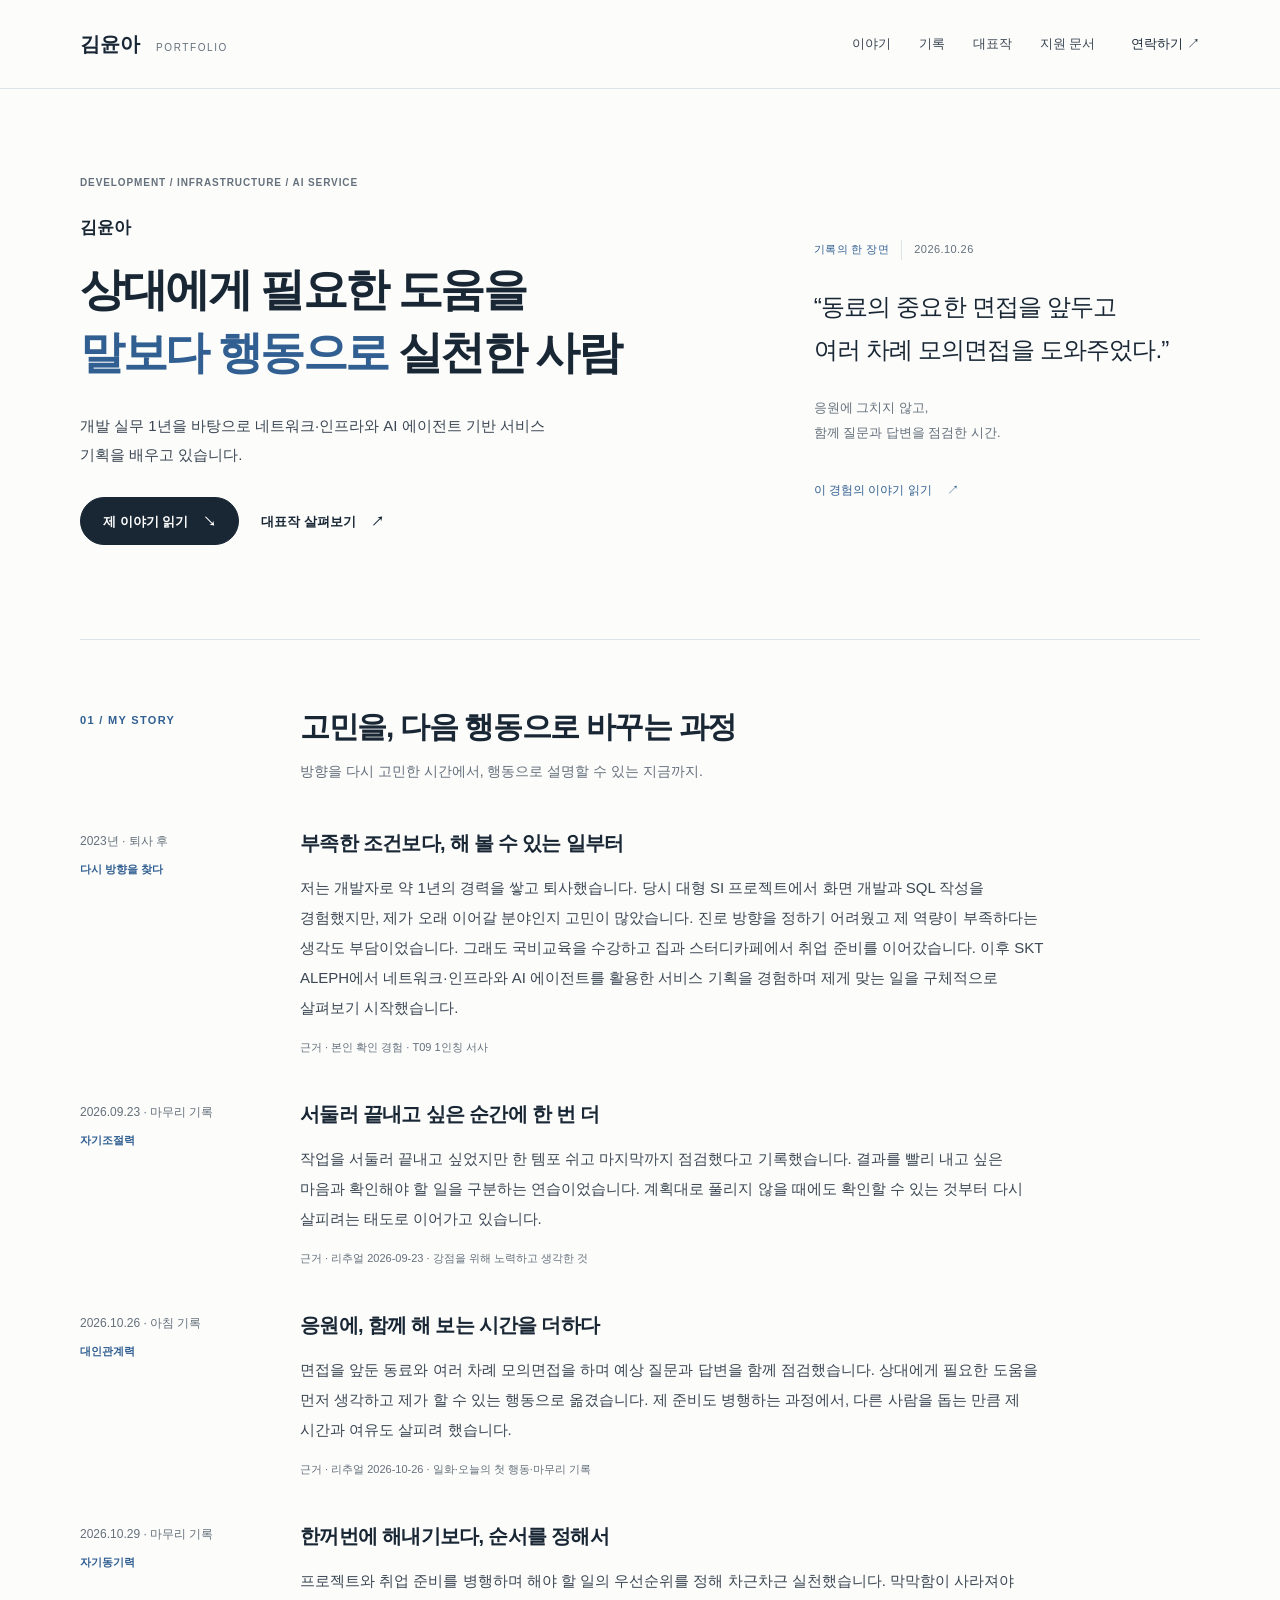
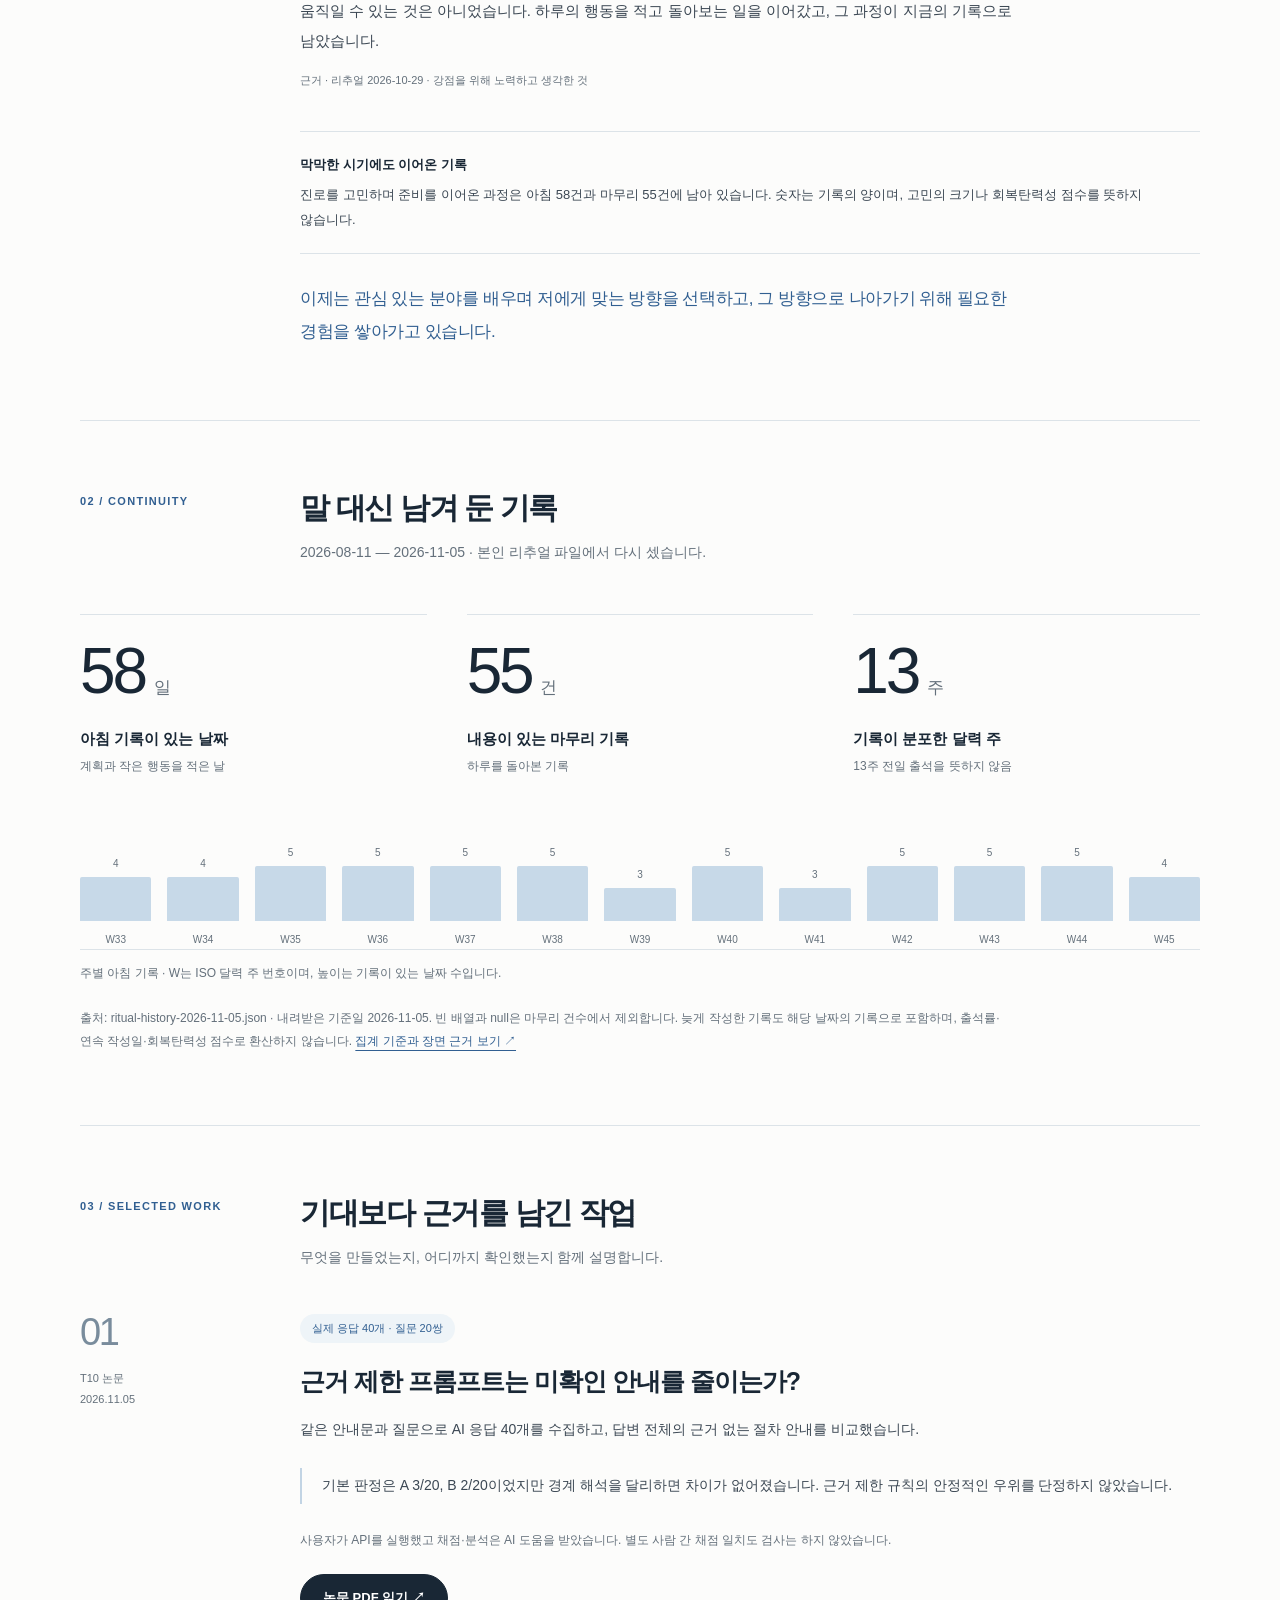
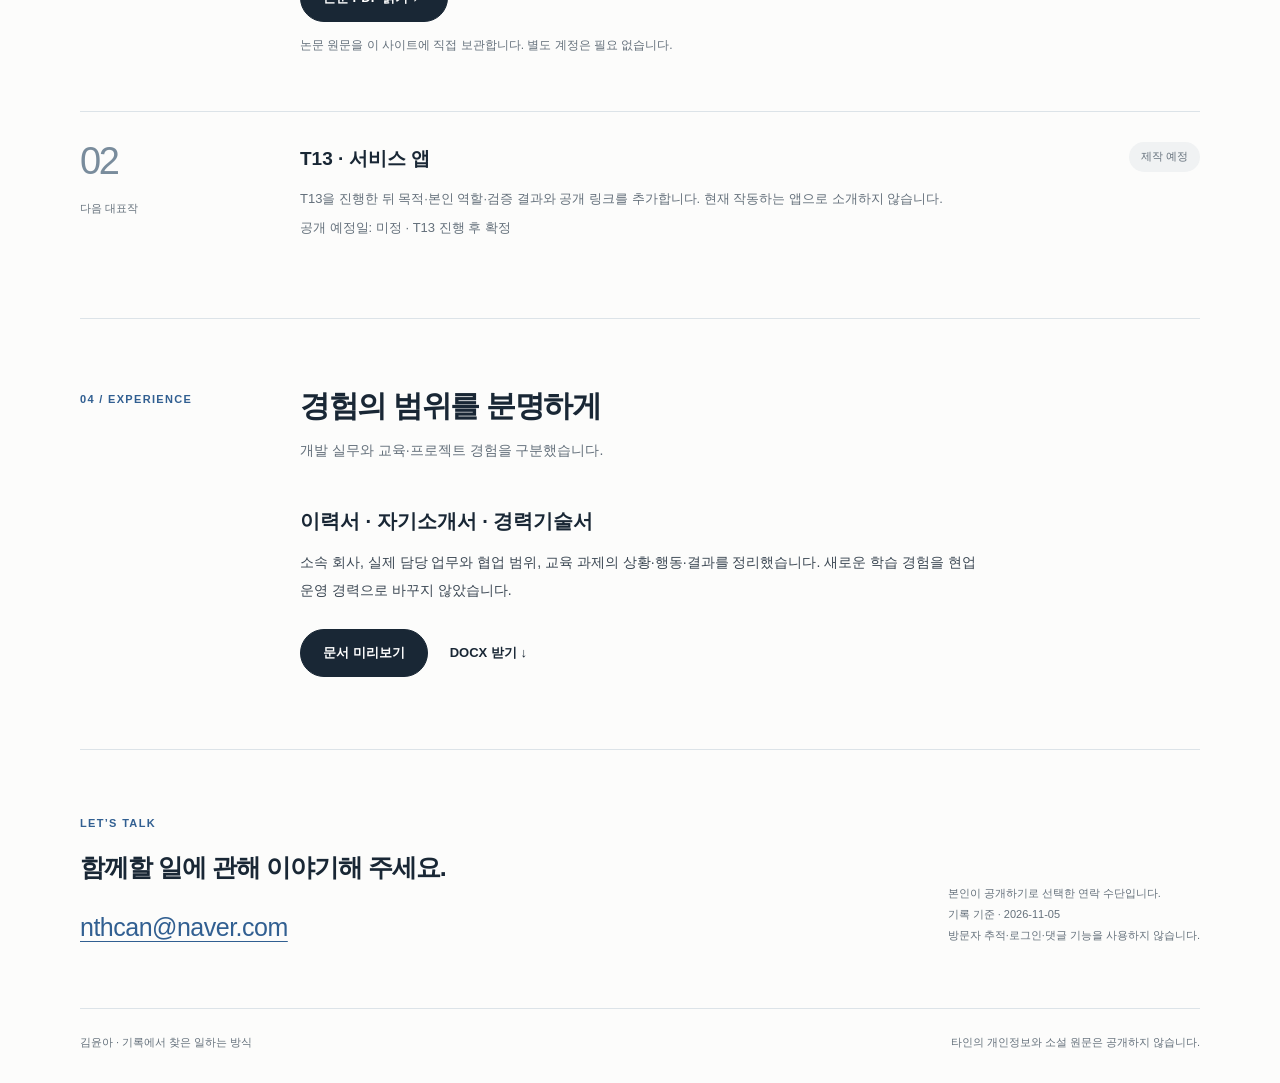
==== bra/index.html @ fc3f8067 "Add BR-A public portfolio site" ====
<!doctype html>
<html lang="ko"><head><meta charset="utf-8"><meta name="viewport" content="width=device-width,initial-scale=1"><meta name="color-scheme" content="light"><meta name="description" content="김윤아의 경험과 기록, AI 서비스 품질 연구를 소개합니다."><title>김윤아 | 상대에게 필요한 도움을 말보다 행동으로 실천한 사람</title><link rel="icon" href="data:,"><link rel="stylesheet" href="style.css"></head><body><a class="skip" href="#main">본문 바로가기</a><header class="topbar"><div class="wrap nav"><a class="brand" href="index.html">김윤아<small>PORTFOLIO</small></a><nav class="links" aria-label="주요 메뉴"><a href="index.html#story">이야기</a><a href="index.html#numbers">기록</a><a href="index.html#works">대표작</a><a href="index.html#documents">지원 문서</a><a class="nav-contact" href="index.html#contact">연락하기 <span aria-hidden="true">↗</span></a></nav></div></header><main id="main" class="wrap"><section class="hero" aria-labelledby="hero-title"><div class="hero-copy"><p class="eyebrow">DEVELOPMENT / INFRASTRUCTURE / AI SERVICE</p><p class="name">김윤아</p><h1 id="hero-title">상대에게 필요한 도움을 <em>말보다 행동으로</em> <span class="keep">실천한 사람</span></h1><p class="intro">개발 실무 1년을 바탕으로 네트워크·인프라와 AI 에이전트 기반 서비스 기획을 배우고 있습니다.</p><div class="actions"><a class="button primary" href="#story">제 이야기 읽기 <span aria-hidden="true">↘</span></a><a class="button quiet" href="#works">대표작 살펴보기 <span aria-hidden="true">↗</span></a></div></div><aside class="record-excerpt" aria-label="선택한 기록"><p class="excerpt-label"><span>기록의 한 장면</span><time datetime="2026-10-26">2026.10.26</time></p><blockquote>“동료의 중요한 면접을 앞두고 <span class="phrase">여러 차례</span> 모의면접을 도와주었다.”</blockquote><p class="excerpt-caption">응원에 그치지 않고,<br>함께 질문과 답변을 점검한 시간.</p><a class="text-link" href="#relationships">이 경험의 이야기 읽기 <span aria-hidden="true">↗</span></a></aside></section>
<section class="block" id="story"><div class="section-head"><p class="eyebrow">01 / MY STORY</p><div><h2>고민을, 다음 행동으로 바꾸는 과정</h2><p>방향을 다시 고민한 시간에서, 행동으로 설명할 수 있는 지금까지.</p></div></div><article class="story-item" id="beginning"><div class="dateline">2023년 · 퇴사 후<span class="skill">다시 방향을 찾다</span></div><div><h3>부족한 조건보다, 해 볼 수 있는 일부터</h3><p>저는 개발자로 약 1년의 경력을 쌓고 퇴사했습니다. 당시 대형 SI 프로젝트에서 화면 개발과 SQL 작성을 경험했지만, 제가 오래 이어갈 분야인지 고민이 많았습니다. 진로 방향을 정하기 어려웠고 제 역량이 부족하다는 생각도 부담이었습니다. 그래도 국비교육을 수강하고 집과 스터디카페에서 취업 준비를 이어갔습니다. 이후 SKT ALEPH에서 네트워크·인프라와 AI 에이전트를 활용한 서비스 기획을 경험하며 제게 맞는 일을 구체적으로 살펴보기 시작했습니다.</p><p class="source">근거 · 본인 확인 경험 · T09 1인칭 서사</p></div></article><article class="story-item" id="regulation"><div class="dateline">2026.09.23 · 마무리 기록<span class="skill">자기조절력</span></div><div><h3>서둘러 끝내고 싶은 순간에 한 번 더</h3><p>작업을 서둘러 끝내고 싶었지만 한 템포 쉬고 마지막까지 점검했다고 기록했습니다. 결과를 빨리 내고 싶은 마음과 확인해야 할 일을 구분하는 연습이었습니다. 계획대로 풀리지 않을 때에도 확인할 수 있는 것부터 다시 살피려는 태도로 이어가고 있습니다.</p><p class="source">근거 · 리추얼 2026-09-23 · 강점을 위해 노력하고 생각한 것</p></div></article><article class="story-item" id="relationships"><div class="dateline">2026.10.26 · 아침 기록<span class="skill">대인관계력</span></div><div><h3>응원에, 함께 해 보는 시간을 더하다</h3><p>면접을 앞둔 동료와 여러 차례 모의면접을 하며 예상 질문과 답변을 함께 점검했습니다. 상대에게 필요한 도움을 먼저 생각하고 제가 할 수 있는 행동으로 옮겼습니다. 제 준비도 병행하는 과정에서, 다른 사람을 돕는 만큼 제 시간과 여유도 살피려 했습니다.</p><p class="source">근거 · 리추얼 2026-10-26 · 일화·오늘의 첫 행동·마무리 기록</p></div></article><article class="story-item" id="motivation"><div class="dateline">2026.10.29 · 마무리 기록<span class="skill">자기동기력</span></div><div><h3>한꺼번에 해내기보다, 순서를 정해서</h3><p>프로젝트와 취업 준비를 병행하며 해야 할 일의 우선순위를 정해 차근차근 실천했습니다. 막막함이 사라져야 움직일 수 있는 것은 아니었습니다. 하루의 행동을 적고 돌아보는 일을 이어갔고, 그 과정이 지금의 기록으로 남았습니다.</p><p class="source">근거 · 리추얼 2026-10-29 · 강점을 위해 노력하고 생각한 것</p></div></article><div class="pair-note"><strong>막막한 시기에도 이어온 기록</strong><br>진로를 고민하며 준비를 이어온 과정은 아침 58건과 마무리 55건에 남아 있습니다. 숫자는 기록의 양이며, 고민의 크기나 회복탄력성 점수를 뜻하지 않습니다.</div><p class="ending">이제는 관심 있는 분야를 배우며 저에게 맞는 방향을 선택하고, 그 방향으로 나아가기 위해 필요한 경험을 쌓아가고 있습니다.</p></section>
<section class="block" id="numbers"><div class="section-head"><p class="eyebrow">02 / CONTINUITY</p><div><h2>말 대신 남겨 둔 기록</h2><p>2026-08-11 — 2026-11-05 · 본인 리추얼 파일에서 다시 셌습니다.</p></div></div><div class="numbers"><article class="number"><b>58<span>일</span></b><h3>아침 기록이 있는 날짜</h3><p>계획과 작은 행동을 적은 날</p></article><article class="number"><b>55<span>건</span></b><h3>내용이 있는 마무리 기록</h3><p>하루를 돌아본 기록</p></article><article class="number"><b>13<span>주</span></b><h3>기록이 분포한 달력 주</h3><p>13주 전일 출석을 뜻하지 않음</p></article></div><div class="weeks" role="img" aria-label="ISO 달력 주별 아침 기록 건수"><div class="week"><span>4</span><div class="week-bar" style="height:44px"></div><span>W33</span></div><div class="week"><span>4</span><div class="week-bar" style="height:44px"></div><span>W34</span></div><div class="week"><span>5</span><div class="week-bar" style="height:55px"></div><span>W35</span></div><div class="week"><span>5</span><div class="week-bar" style="height:55px"></div><span>W36</span></div><div class="week"><span>5</span><div class="week-bar" style="height:55px"></div><span>W37</span></div><div class="week"><span>5</span><div class="week-bar" style="height:55px"></div><span>W38</span></div><div class="week"><span>3</span><div class="week-bar" style="height:33px"></div><span>W39</span></div><div class="week"><span>5</span><div class="week-bar" style="height:55px"></div><span>W40</span></div><div class="week"><span>3</span><div class="week-bar" style="height:33px"></div><span>W41</span></div><div class="week"><span>5</span><div class="week-bar" style="height:55px"></div><span>W42</span></div><div class="week"><span>5</span><div class="week-bar" style="height:55px"></div><span>W43</span></div><div class="week"><span>5</span><div class="week-bar" style="height:55px"></div><span>W44</span></div><div class="week"><span>4</span><div class="week-bar" style="height:44px"></div><span>W45</span></div></div><p class="small">주별 아침 기록 · W는 ISO 달력 주 번호이며, 높이는 기록이 있는 날짜 수입니다.</p><div class="stats-note">출처: ritual-history-2026-11-05.json · 내려받은 기준일 2026-11-05. 빈 배열과 null은 마무리 건수에서 제외합니다. 늦게 작성한 기록도 해당 날짜의 기록으로 포함하며, 출석률·연속 작성일·회복탄력성 점수로 환산하지 않습니다. <a href="evidence.html">집계 기준과 장면 근거 보기 ↗</a></div></section>
<section class="block" id="works"><div class="section-head"><p class="eyebrow">03 / SELECTED WORK</p><div><h2>기대보다 근거를 남긴 작업</h2><p>무엇을 만들었는지, 어디까지 확인했는지 함께 설명합니다.</p></div></div><article class="paper"><div class="work-index"><span class="work-number">01</span><p>T10 논문<br><time datetime="2026-11-05">2026.11.05</time></p></div><div class="work-detail"><span class="badge">실제 응답 40개 · 질문 20쌍</span><h3>근거 제한 프롬프트는 미확인 안내를 줄이는가?</h3><p>같은 안내문과 질문으로 AI 응답 40개를 수집하고, 답변 전체의 근거 없는 절차 안내를 비교했습니다.</p><p class="paper-result">기본 판정은 A 3/20, B 2/20이었지만 경계 해석을 달리하면 차이가 없어졌습니다. 근거 제한 규칙의 안정적인 우위를 단정하지 않았습니다.</p><p class="scope">사용자가 API를 실행했고 채점·분석은 AI 도움을 받았습니다. 별도 사람 간 채점 일치도 검사는 하지 않았습니다.</p><a class="button primary" href="assets/T10_논문.pdf">논문 PDF 읽기 ↗</a><p class="small">논문 원문을 이 사이트에 직접 보관합니다. 별도 계정은 필요 없습니다.</p></div></article><article class="future"><div class="work-index"><span class="work-number">02</span><p>다음 대표작</p></div><div class="future-detail"><h3>T13 · 서비스 앱</h3><p>T13을 진행한 뒤 목적·본인 역할·검증 결과와 공개 링크를 추가합니다. 현재 작동하는 앱으로 소개하지 않습니다.</p><p>공개 예정일: 미정 · T13 진행 후 확정</p></div><span class="badge muted">제작 예정</span></article></section>
<section class="block" id="documents"><div class="section-head"><p class="eyebrow">04 / EXPERIENCE</p><div><h2>경험의 범위를 분명하게</h2><p>개발 실무와 교육·프로젝트 경험을 구분했습니다.</p></div></div><div class="documents"><div><h3>이력서 · 자기소개서 · 경력기술서</h3><p>소속 회사, 실제 담당 업무와 협업 범위, 교육 과제의 상황·행동·결과를 정리했습니다. 새로운 학습 경험을 현업 운영 경력으로 바꾸지 않았습니다.</p></div><div class="actions"><a class="button primary" href="documents.html">문서 미리보기</a><a class="button quiet" href="assets/BRA_김윤아_지원문서.docx" download>DOCX 받기 ↓</a></div></div></section>
<section class="contact" id="contact"><div><p class="eyebrow">LET’S TALK</p><h2>함께할 일에 관해 이야기해 주세요.</h2><a href="mailto:nthcan@naver.com">nthcan@naver.com</a></div><p>본인이 공개하기로 선택한 연락 수단입니다.<br>기록 기준 · 2026-11-05<br>방문자 추적·로그인·댓글 기능을 사용하지 않습니다.</p></section></main><footer class="wrap footer"><span>김윤아 · 기록에서 찾은 일하는 방식</span><span>타인의 개인정보와 소설 원문은 공개하지 않습니다.</span></footer></body></html>
---- bra/style.css ----
/* BR-A v2 — typography-led portfolio. No external fonts, libraries or tracking. */
:root {
  color-scheme: light;
  --bg: #fcfcfb;
  --white: #ffffff;
  --ink: #192735;
  --body: #3b4753;
  --muted: #64707b;
  --blue: #315f91;
  --sky: #eef4f8;
  --line: #dce3e8;
  --sans: -apple-system, BlinkMacSystemFont, 'Segoe UI', 'Noto Sans KR', 'Noto Sans CJK KR', 'Apple SD Gothic Neo', 'Malgun Gothic', sans-serif;
}
* { box-sizing: border-box; }
html { scroll-behavior: smooth; scroll-padding-top: 110px; }
body { margin: 0; background: var(--bg); color: var(--body); font-family: var(--sans); font-size: 16px; line-height: 1.8; -webkit-font-smoothing: antialiased; }
a { color: inherit; text-decoration-thickness: 1px; text-underline-offset: 5px; }
a:hover { color: var(--blue); }
a:focus-visible, summary:focus-visible { outline: 3px solid var(--blue); outline-offset: 5px; border-radius: 3px; }
::selection { background: #dceaf5; color: var(--ink); }
.wrap { width: min(1120px, calc(100% - 112px)); margin-inline: auto; }
.skip { position: fixed; top: 8px; left: 16px; z-index: 100; padding: 8px 16px; color: var(--white); background: var(--ink); transform: translateY(-180%); }
.skip:focus { transform: translateY(0); }
.topbar { border-bottom: 1px solid var(--line); background: var(--bg); }
.nav { min-height: 88px; display: flex; align-items: center; justify-content: space-between; gap: 32px; }
.brand { display: inline-flex; align-items: baseline; gap: 16px; font-weight: 750; font-size: 20px; color: var(--ink); text-decoration: none; white-space: nowrap; }
.brand small { font-size: 10px; font-weight: 500; color: var(--muted); letter-spacing: .16em; }
.links { display: flex; align-items: center; gap: 28px; font-size: 13px; }
.links a { text-decoration: none; padding-block: 12px; }
.links a:hover { text-decoration: underline; }
.links .nav-contact { color: var(--ink); margin-left: 8px; }
.review { font-size: 11px; color: var(--muted); border-bottom: 1px solid #edf0f2; padding-block: 8px; }
.review span { margin-inline: 8px; }
.eyebrow { color: var(--blue); font-size: 11px; line-height: 1.6; font-weight: 600; letter-spacing: .12em; margin: 0 0 18px; }
.hero { display: grid; grid-template-columns: minmax(0, 1.7fr) minmax(0, 1fr); align-items: center; gap: clamp(48px, 6vw, 96px); padding: 86px 0 94px; }
.hero-copy, .record-excerpt { min-width: 0; }
.hero-copy > .eyebrow { font-size: 10px; margin-bottom: 22px; color: var(--muted); letter-spacing: .09em; }
.name { margin: 0 0 14px; font-size: 17px; font-weight: 600; color: var(--ink); }
h1 { color: var(--ink); font-size: clamp(32px, 3.5vw, 48px); line-height: 1.42; font-weight: 750; letter-spacing: -.055em; word-break: keep-all; overflow-wrap: break-word; margin: 0; }
h1 em { font-style: normal; font-weight: inherit; color: var(--blue); }
h1 em, h1 .keep { display: inline-block; }
.intro { font-size: 15px; max-width: 470px; line-height: 1.95; word-break: keep-all; margin: 26px 0 28px; }
.actions { display: flex; align-items: center; flex-wrap: wrap; gap: 12px 22px; }
.button { display: inline-flex; align-items: center; justify-content: center; gap: 15px; min-height: 48px; padding: 11px 22px; font-size: 13px; line-height: 1.5; font-weight: 600; text-decoration: none; border-radius: 999px; transition: background-color .15s ease, color .15s ease; }
.button.primary { background: var(--ink); color: white; border: 1px solid var(--ink); }
.button.primary:hover { background: var(--blue); border-color: var(--blue); }
.button.quiet { color: var(--ink); background: transparent; padding-inline: 0; border-radius: 0; }
.button.quiet:hover { color: var(--blue); text-decoration: underline; }
/* A real text excerpt, not a decorative stacked card. */
.record-excerpt { padding: 42px 0 10px; margin: 0; background: none; border: 0; box-shadow: none; }
.excerpt-label { display: flex; flex-wrap: wrap; gap: 12px; align-items: center; font-size: 11px; color: var(--muted); margin: 0 0 25px; letter-spacing: .04em; }
.excerpt-label span { color: var(--blue); }
.excerpt-label time { padding-left: 12px; border-left: 1px solid var(--line); font-variant-numeric: tabular-nums; }
.record-excerpt blockquote { margin: 0; max-width: 360px; font-size: clamp(22px, 1.9vw, 26px); font-weight: 500; line-height: 1.8; letter-spacing: -.035em; word-break: keep-all; color: var(--ink); }
.record-excerpt .phrase { white-space: nowrap; }
.excerpt-caption { font-size: 13px; color: var(--muted); line-height: 1.9; margin: 24px 0 23px; }
.text-link { display: inline-flex; align-items: center; gap: 15px; min-height: 44px; color: var(--blue); font-size: 12px; text-decoration: none; }
.text-link:hover { text-decoration: underline; }
section.block { border-top: 1px solid var(--line); padding: 64px 0 72px; scroll-margin-top: 20px; }
.section-head { display: grid; grid-template-columns: 190px minmax(0, 1fr); gap: 30px; align-items: start; margin-bottom: 42px; }
.section-head > .eyebrow { padding-top: 8px; }
.section-head h2 { margin: 0 0 10px; font-size: 30px; line-height: 1.5; color: var(--ink); letter-spacing: -.045em; font-weight: 650; word-break: keep-all; }
.section-head p:not(.eyebrow) { font-size: 14px; margin: 0; color: var(--muted); word-break: keep-all; }
.story-item { display: grid; grid-template-columns: 190px minmax(0, 1fr); gap: 30px; margin: 0 0 40px; scroll-margin-top: 100px; }
.dateline { font-size: 12px; color: var(--muted); padding-top: 4px; }
.skill { display: block; margin-top: 8px; font-size: 11px; color: var(--blue); font-weight: 600; }
.story-item h3 { color: var(--ink); font-size: 20px; letter-spacing: -.035em; line-height: 1.6; font-weight: 650; margin: 0 0 14px; word-break: keep-all; }
.story-item p { font-size: 15px; line-height: 2; margin: 0; max-width: 750px; word-break: keep-all; }
.story-item .source { font-size: 11px; margin-top: 13px; color: var(--muted); }
.pair-note { margin: 4px 0 28px 220px; padding: 20px 0; border-top: 1px solid var(--line); border-bottom: 1px solid var(--line); font-size: 13px; line-height: 1.95; word-break: keep-all; }
.pair-note strong { display: inline-block; font-size: 13px; color: var(--ink); margin-bottom: 5px; }
.ending { margin: 0 0 0 220px; max-width: 750px; color: var(--blue); font-size: 17px; line-height: 1.95; font-weight: 500; letter-spacing: -.025em; word-break: keep-all; }
.numbers { display: grid; grid-template-columns: repeat(3, minmax(0, 1fr)); gap: 40px; padding: 7px 0 20px; }
.number { min-width: 0; padding-top: 18px; border-top: 1px solid var(--line); }
.number b { display: block; font-weight: 450; font-size: 64px; line-height: 1.2; color: var(--ink); letter-spacing: -.05em; font-variant-numeric: tabular-nums; }
.number b span { font-size: 17px; font-weight: 400; color: var(--muted); margin-left: 9px; }
.number h3 { font-size: 15px; color: var(--ink); font-weight: 600; margin: 15px 0 4px; word-break: keep-all; }
.number p { font-size: 12px; color: var(--muted); margin: 0; }
.weeks { display: flex; align-items: flex-end; gap: 16px; height: 126px; border-bottom: 1px solid var(--line); margin: 27px 0 12px; }
.week { flex: 1; min-width: 0; text-align: center; display: flex; flex-direction: column; justify-content: flex-end; align-items: stretch; height: 100%; font-size: 10px; color: var(--muted); }
.week-bar { background: #c7d9e8; min-height: 4px; border-radius: 2px 2px 0 0; margin: 4px 0 10px; }
.week span { display: block; }
.small { font-size: 12px; line-height: 1.85; color: var(--muted); }
.stats-note { font-size: 12px; color: var(--muted); line-height: 1.95; margin-top: 22px; max-width: 920px; overflow-wrap: anywhere; }
.stats-note a { color: var(--blue); white-space: normal; }
.paper { display: grid; grid-template-columns: 190px minmax(0, 1fr); gap: 30px; padding: 0 0 42px; background: none; border: 0; }
.work-index { color: var(--muted); }
.work-number { font-size: 38px; font-weight: 400; line-height: 1; letter-spacing: -.06em; color: #798c9c; }
.work-index p { font-size: 11px; line-height: 1.9; margin-top: 14px; }
.work-detail { min-width: 0; }
.work-detail h3 { font-size: 25px; line-height: 1.55; font-weight: 650; letter-spacing: -.04em; color: var(--ink); margin: 19px 0 15px; word-break: keep-all; }
.work-detail > p { font-size: 14px; line-height: 1.95; word-break: keep-all; }
.work-detail .scope, .work-detail .small { font-size: 12px; color: var(--muted); }
.work-detail .paper-result { border-left: 2px solid #c2d4e4; padding: 4px 0 4px 20px; margin: 25px 0; color: var(--body); background: none; }
.work-detail .button { margin-top: 10px; }
.badge { display: inline-block; font-size: 11px; font-weight: 500; line-height: 1.8; color: var(--blue); background: var(--sky); padding: 5px 12px; border: 0; border-radius: 999px; }
.badge.muted { color: var(--muted); background: #f0f2f3; white-space: nowrap; }
.future { border-top: 1px solid var(--line); display: grid; grid-template-columns: 190px minmax(0, 1fr) auto; gap: 30px; align-items: start; padding: 30px 0 0; }
.future h3 { color: var(--ink); font-size: 19px; margin: 0 0 10px; font-weight: 600; }
.future .future-detail p { margin: 5px 0; color: var(--muted); font-size: 13px; line-height: 1.9; word-break: keep-all; }
.documents { display: flex; flex-direction: column; align-items: flex-start; gap: 25px; margin-left: 220px; padding: 0; background: none; border: 0; }
.documents h3 { font-size: 20px; line-height: 1.6; color: var(--ink); font-weight: 650; margin: 0 0 12px; }
.documents p { font-size: 14px; line-height: 1.95; margin: 0; max-width: 700px; word-break: keep-all; }
.contact { padding: 65px 0 58px; border-top: 1px solid var(--line); display: flex; justify-content: space-between; align-items: flex-end; gap: 40px; }
.contact h2 { color: var(--ink); font-size: 25px; font-weight: 600; letter-spacing: -.04em; margin: 0 0 18px; line-height: 1.6; word-break: keep-all; }
.contact .eyebrow { margin-bottom: 15px; }
.contact a { color: var(--blue); font-size: 25px; letter-spacing: -.02em; overflow-wrap: anywhere; }
.contact > p { font-size: 11px; color: var(--muted); line-height: 1.9; margin: 0 0 5px; }
.footer { padding: 24px 0 30px; border-top: 1px solid var(--line); font-size: 11px; color: var(--muted); display: flex; justify-content: space-between; gap: 20px; }
.detail-page { max-width: 850px; padding-block: 65px 80px; }
.detail-page h1 { font-size: 36px; margin: 8px 0 20px; }
.detail-page h2 { color: var(--ink); font-size: 23px; margin: 44px 0 18px; letter-spacing: -.025em; }
.detail-page p { font-size: 15px; line-height: 1.95; word-break: keep-all; }
.detail-page .small { font-size: 12px; }
.detail-page > .actions { margin: 26px 0 35px; }
.detail-page ul { padding-left: 20px; }
.detail-page li { margin: 8px 0; font-size: 14px; }
.evidence-item { padding: 26px 0; border-top: 1px solid var(--line); }
.evidence-item h3 { color: var(--ink); font-size: 16px; margin: 0 0 12px; }
.evidence-item blockquote { font-size: 16px; line-height: 1.9; margin: 12px 0; padding-left: 20px; border-left: 2px solid var(--line); word-break: keep-all; }
.table-scroll { overflow-x: auto; }
table { width: 100%; border-collapse: collapse; font-size: 13px; }
caption { text-align: left; color: var(--muted); font-size: 12px; margin: 12px 0; }
th, td { padding: 13px 15px; text-align: left; border-bottom: 1px solid var(--line); vertical-align: top; }
th { color: var(--ink); font-weight: 600; background: var(--sky); }
details { font-size: 13px; border-top: 1px solid var(--line); padding: 20px 0; }
summary { cursor: pointer; color: var(--blue); font-weight: 600; padding-block: 5px; }
code { font-size: 12px; overflow-wrap: anywhere; }
.doc-card { border-top: 1px solid var(--line); padding: 24px 0; }
.doc-card h3 { color: var(--ink); font-size: 18px; margin: 0 0 12px; word-break: keep-all; }
.doc-card p { margin: 8px 0; }
.doc-card strong { color: var(--blue); }
@media (max-width: 1050px) {
  .wrap { width: calc(100% - 72px); }
  .hero { gap: 48px; grid-template-columns: minmax(0, 1.5fr) minmax(0, 1fr); padding-block: 64px 72px; }
  h1 { font-size: 37px; }
  .links { gap: 22px; }
  .brand small { display: none; }
  .record-excerpt blockquote { font-size: 22px; }
  .section-head, .story-item, .paper { grid-template-columns: 155px minmax(0, 1fr); }
  .pair-note, .ending, .documents { margin-left: 185px; }
  .future { grid-template-columns: 155px minmax(0, 1fr) auto; }
}
@media (max-width: 780px) {
  .wrap { width: calc(100% - 48px); }
  .nav { min-height: 74px; gap: 16px; }
  .links { gap: 16px; font-size: 12px; }
  .links .nav-contact { display: none; }
  .hero { grid-template-columns: 1fr; padding-block: 46px 50px; gap: 38px; }
  .hero-copy { max-width: 600px; }
  h1 { font-size: clamp(32px, 5.4vw, 42px); max-width: 620px; }
  .intro { max-width: 540px; }
  .record-excerpt { border-top: 1px solid var(--line); padding: 26px 0 0; max-width: none; }
  .excerpt-label { margin-bottom: 14px; }
  .record-excerpt blockquote { font-size: 22px; max-width: 530px; line-height: 1.8; }
  .record-excerpt .phrase { white-space: nowrap; }
.excerpt-caption { margin: 15px 0 9px; }
  section.block { padding-block: 45px 50px; }
  .section-head { grid-template-columns: 1fr; gap: 10px; margin-bottom: 30px; }
  .section-head > .eyebrow { padding: 0; margin: 0; }
  .section-head h2 { font-size: 27px; }
  .story-item { grid-template-columns: 1fr; gap: 12px; margin-bottom: 34px; }
  .dateline { padding-top: 0; }
  .skill { display: inline; margin-left: 15px; }
  .pair-note, .ending, .documents { margin-left: 0; }
  .numbers { gap: 22px; }
  .number b { font-size: 53px; }
  .number h3 { font-size: 13px; }
  .number p { font-size: 11px; }
  .weeks { gap: 9px; }
  .paper { grid-template-columns: 70px minmax(0, 1fr); gap: 24px; }
  .future { grid-template-columns: 70px minmax(0, 1fr); gap: 24px; }
  .future > .badge { grid-column: 2; justify-self: start; margin-top: -15px; }
  .work-detail h3 { font-size: 23px; }
  .contact { flex-direction: column; align-items: flex-start; gap: 25px; padding-block: 46px; }
  .contact h2 { font-size: 23px; }
  .footer { flex-direction: column; gap: 6px; }
  .detail-page { padding-block: 40px 55px; }
  .detail-page h1 { font-size: 30px; }
}
@media (max-width: 460px) {
  .wrap { width: calc(100% - 40px); }
  .nav { flex-direction: column; align-items: flex-start; justify-content: center; gap: 3px; padding: 15px 0 9px; }
  .brand { font-size: 19px; }
  .brand small { display: inline; font-size: 9px; }
  .links { width: 100%; justify-content: space-between; gap: 8px; }
  .links a { padding-block: 8px; }
  .review { font-size: 10px; }
  .review span { margin-inline: 5px; }
  .hero-copy > .eyebrow { font-size: 9px; letter-spacing: .055em; margin-bottom: 20px; }
  .name { font-size: 15px; margin-bottom: 12px; }
  h1 { font-size: clamp(27px, 7.9vw, 34px); line-height: 1.5; }
  .intro { font-size: 14px; margin: 23px 0 25px; }
  .actions { gap: 9px 18px; }
  .button { font-size: 12px; min-height: 46px; padding: 11px 19px; gap: 10px; }
  .record-excerpt blockquote { font-size: 21px; }
  .section-head h2 { font-size: 25px; }
  .section-head p:not(.eyebrow) { font-size: 13px; }
  .story-item h3 { font-size: 19px; }
  .story-item p { font-size: 14px; }
  .story-item .source { font-size: 10px; }
  .numbers { gap: 13px; }
  .number b { font-size: 43px; }
  .number b span { font-size: 13px; margin-left: 5px; }
  .number h3 { font-size: 12px; }
  .number p { font-size: 10px; }
  .weeks { gap: 5px; }
  .week { font-size: 9px; }
  .paper { grid-template-columns: 1fr; gap: 18px; }
  .work-index { display: flex; align-items: center; gap: 14px; }
  .work-number { font-size: 28px; }
  .work-index p { font-size: 10px; margin: 0; }
  .work-index br { display: none; }
  .work-index time { margin-left: 8px; }
  .work-detail h3 { font-size: 22px; }
  .future { grid-template-columns: 1fr; gap: 13px; }
  .future > .badge { grid-column: 1; margin-top: 0; }
  .documents h3 { font-size: 19px; }
  .contact a { font-size: 23px; }
  .detail-page h1 { font-size: 27px; }
  .detail-page p { font-size: 14px; }
}
@media (prefers-reduced-motion: reduce) {
  html { scroll-behavior: auto; }
  .button { transition: none; }
}
@media print {
  .topbar, .review, .skip, .actions { display: none; }
  body { background: white; color: black; }
  .wrap { width: 100%; }
  .hero { padding: 10px 0 30px; gap: 30px; }
  .paper, .story-item, .doc-card { break-inside: avoid; }
  section.block { padding-block: 25px; }
  .contact { padding-block: 25px; }
  a { text-decoration: none; }
  .button.primary { color: black; background: white; border-color: #888; }
}
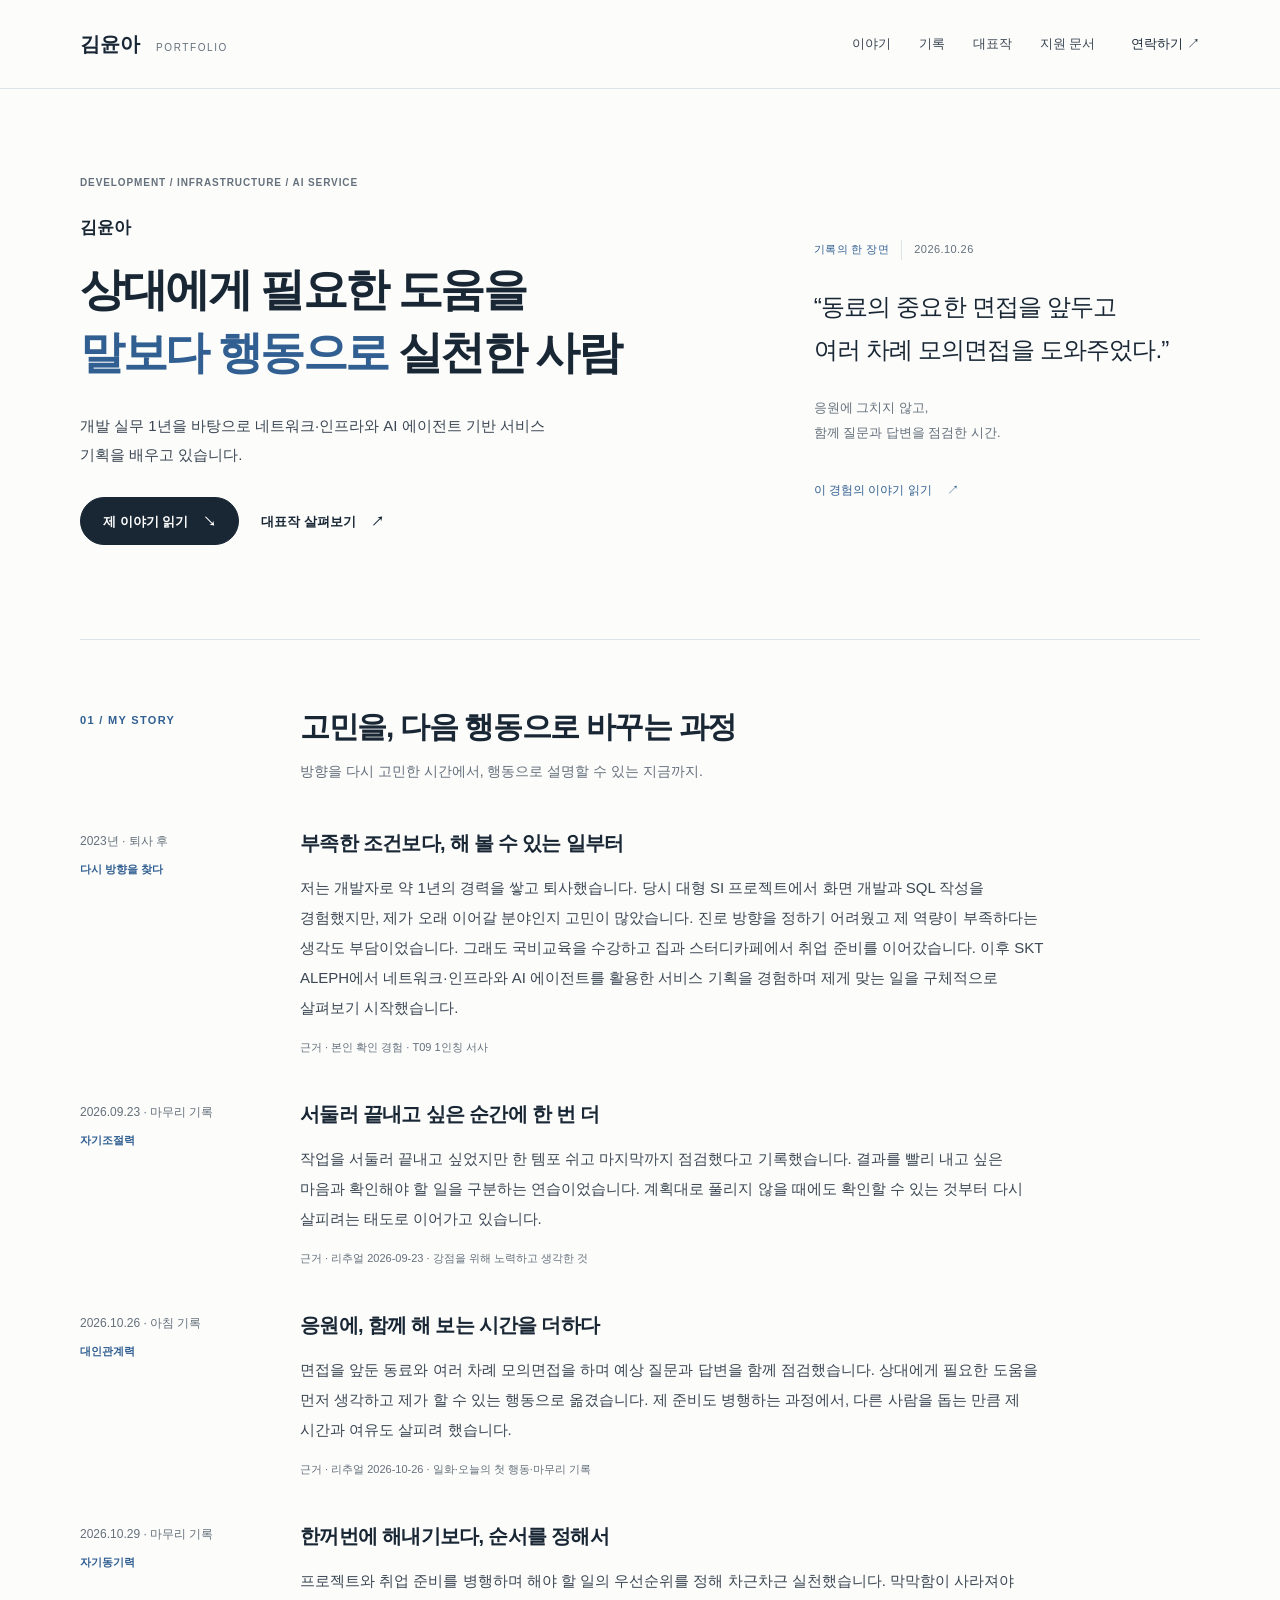
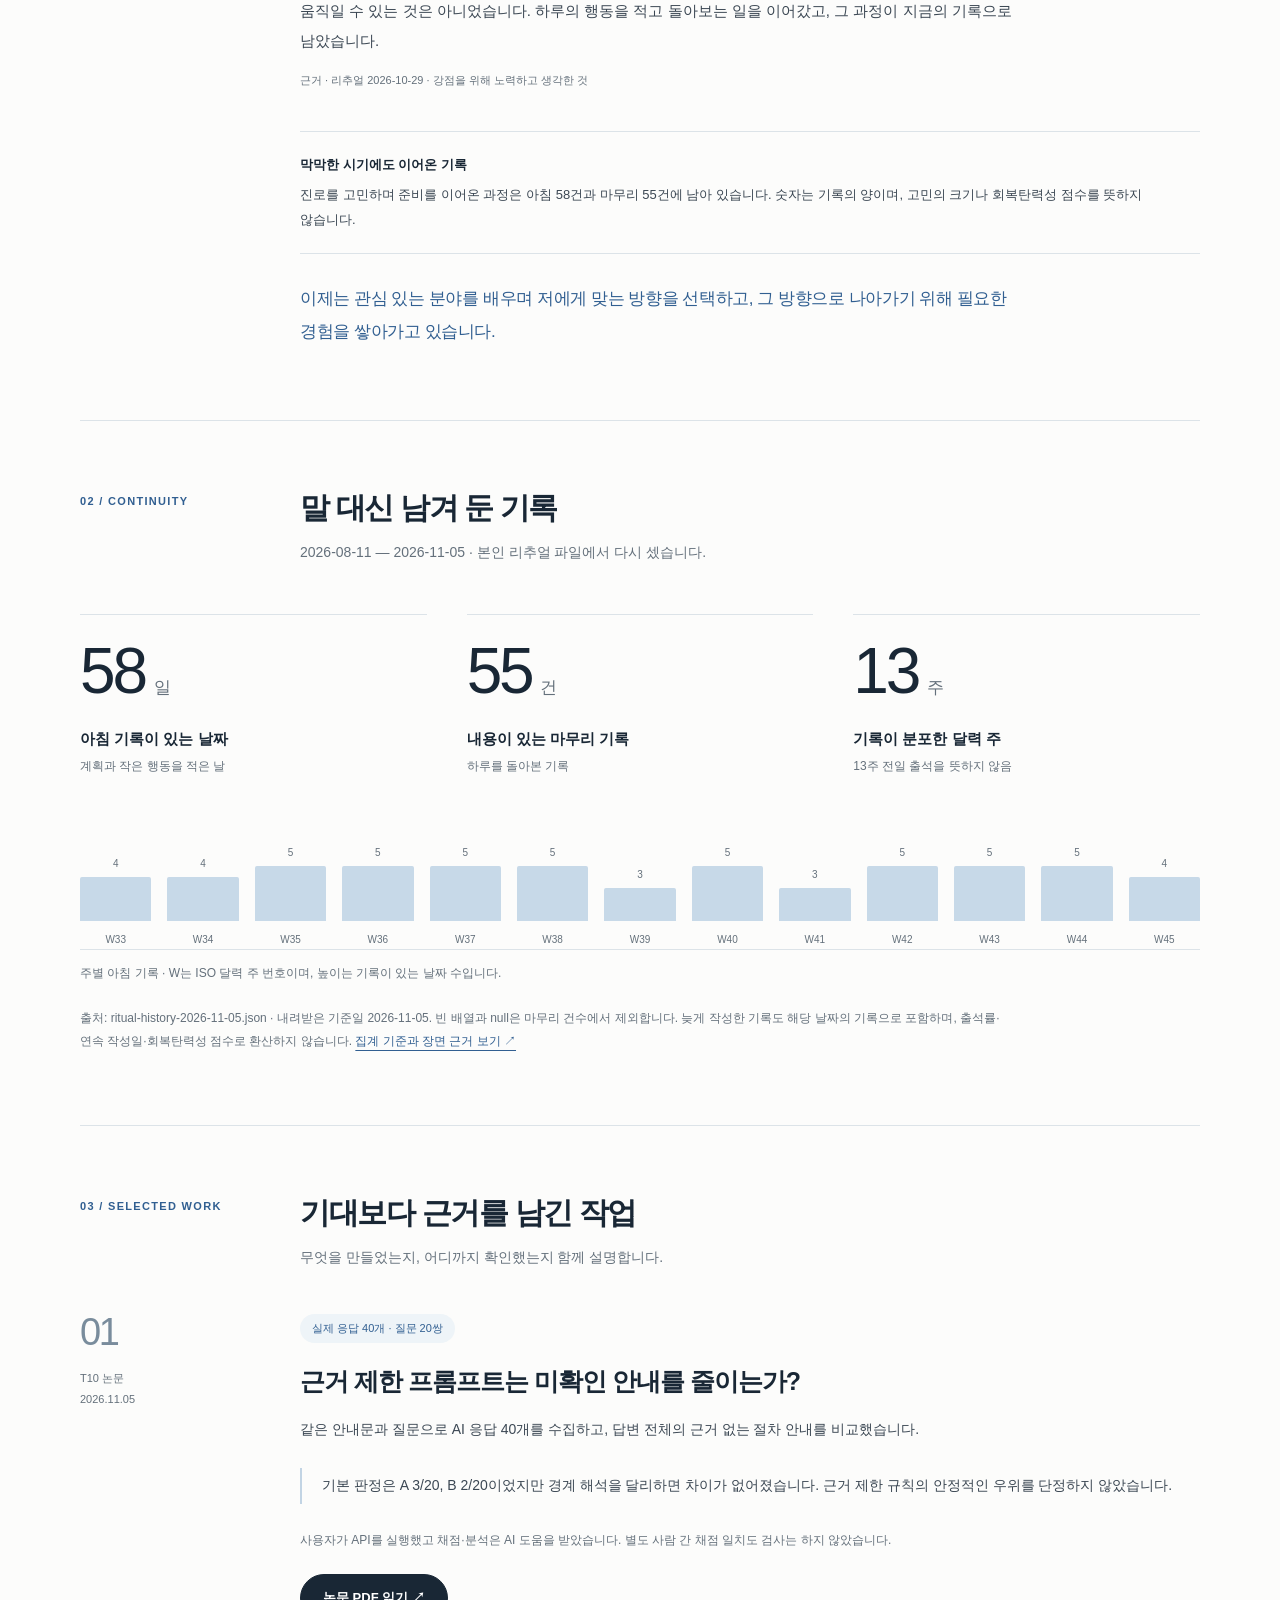
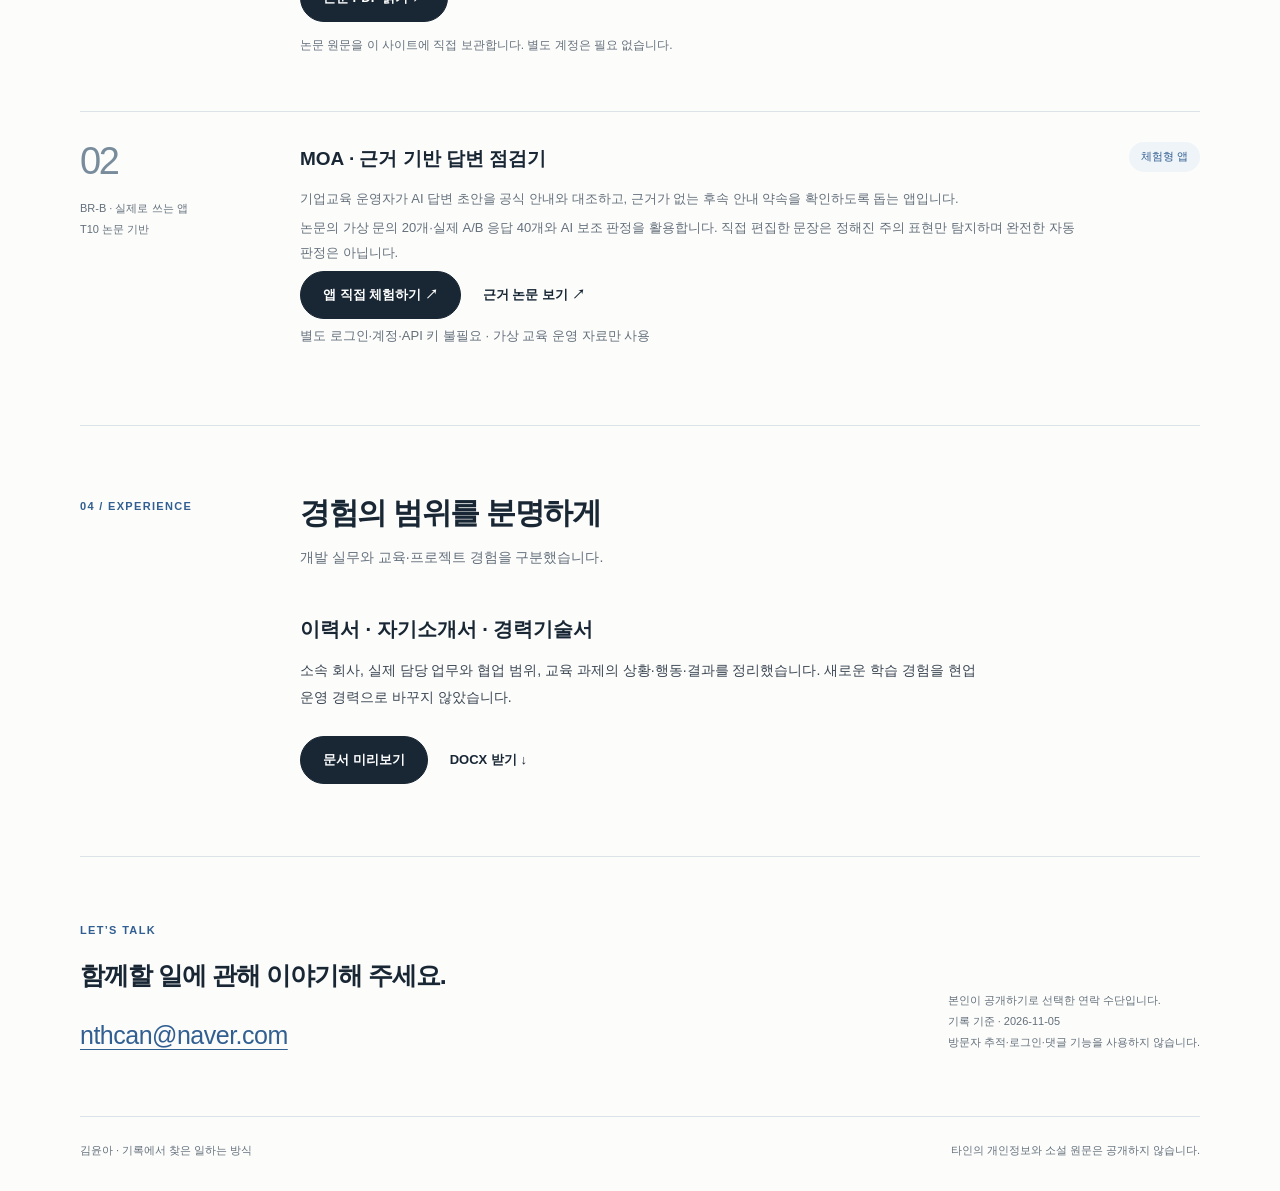
==== commit f6b7bdc2: "Add BR-B MOA evidence checker and portfolio link" ====
--- a/bra/index.html
+++ b/bra/index.html
@@ -2,6 +2,6 @@
 <html lang="ko"><head><meta charset="utf-8"><meta name="viewport" content="width=device-width,initial-scale=1"><meta name="color-scheme" content="light"><meta name="description" content="김윤아의 경험과 기록, AI 서비스 품질 연구를 소개합니다."><title>김윤아 | 상대에게 필요한 도움을 말보다 행동으로 실천한 사람</title><link rel="icon" href="data:,"><link rel="stylesheet" href="style.css"></head><body><a class="skip" href="#main">본문 바로가기</a><header class="topbar"><div class="wrap nav"><a class="brand" href="index.html">김윤아<small>PORTFOLIO</small></a><nav class="links" aria-label="주요 메뉴"><a href="index.html#story">이야기</a><a href="index.html#numbers">기록</a><a href="index.html#works">대표작</a><a href="index.html#documents">지원 문서</a><a class="nav-contact" href="index.html#contact">연락하기 <span aria-hidden="true">↗</span></a></nav></div></header><main id="main" class="wrap"><section class="hero" aria-labelledby="hero-title"><div class="hero-copy"><p class="eyebrow">DEVELOPMENT / INFRASTRUCTURE / AI SERVICE</p><p class="name">김윤아</p><h1 id="hero-title">상대에게 필요한 도움을 <em>말보다 행동으로</em> <span class="keep">실천한 사람</span></h1><p class="intro">개발 실무 1년을 바탕으로 네트워크·인프라와 AI 에이전트 기반 서비스 기획을 배우고 있습니다.</p><div class="actions"><a class="button primary" href="#story">제 이야기 읽기 <span aria-hidden="true">↘</span></a><a class="button quiet" href="#works">대표작 살펴보기 <span aria-hidden="true">↗</span></a></div></div><aside class="record-excerpt" aria-label="선택한 기록"><p class="excerpt-label"><span>기록의 한 장면</span><time datetime="2026-10-26">2026.10.26</time></p><blockquote>“동료의 중요한 면접을 앞두고 <span class="phrase">여러 차례</span> 모의면접을 도와주었다.”</blockquote><p class="excerpt-caption">응원에 그치지 않고,<br>함께 질문과 답변을 점검한 시간.</p><a class="text-link" href="#relationships">이 경험의 이야기 읽기 <span aria-hidden="true">↗</span></a></aside></section>
 <section class="block" id="story"><div class="section-head"><p class="eyebrow">01 / MY STORY</p><div><h2>고민을, 다음 행동으로 바꾸는 과정</h2><p>방향을 다시 고민한 시간에서, 행동으로 설명할 수 있는 지금까지.</p></div></div><article class="story-item" id="beginning"><div class="dateline">2023년 · 퇴사 후<span class="skill">다시 방향을 찾다</span></div><div><h3>부족한 조건보다, 해 볼 수 있는 일부터</h3><p>저는 개발자로 약 1년의 경력을 쌓고 퇴사했습니다. 당시 대형 SI 프로젝트에서 화면 개발과 SQL 작성을 경험했지만, 제가 오래 이어갈 분야인지 고민이 많았습니다. 진로 방향을 정하기 어려웠고 제 역량이 부족하다는 생각도 부담이었습니다. 그래도 국비교육을 수강하고 집과 스터디카페에서 취업 준비를 이어갔습니다. 이후 SKT ALEPH에서 네트워크·인프라와 AI 에이전트를 활용한 서비스 기획을 경험하며 제게 맞는 일을 구체적으로 살펴보기 시작했습니다.</p><p class="source">근거 · 본인 확인 경험 · T09 1인칭 서사</p></div></article><article class="story-item" id="regulation"><div class="dateline">2026.09.23 · 마무리 기록<span class="skill">자기조절력</span></div><div><h3>서둘러 끝내고 싶은 순간에 한 번 더</h3><p>작업을 서둘러 끝내고 싶었지만 한 템포 쉬고 마지막까지 점검했다고 기록했습니다. 결과를 빨리 내고 싶은 마음과 확인해야 할 일을 구분하는 연습이었습니다. 계획대로 풀리지 않을 때에도 확인할 수 있는 것부터 다시 살피려는 태도로 이어가고 있습니다.</p><p class="source">근거 · 리추얼 2026-09-23 · 강점을 위해 노력하고 생각한 것</p></div></article><article class="story-item" id="relationships"><div class="dateline">2026.10.26 · 아침 기록<span class="skill">대인관계력</span></div><div><h3>응원에, 함께 해 보는 시간을 더하다</h3><p>면접을 앞둔 동료와 여러 차례 모의면접을 하며 예상 질문과 답변을 함께 점검했습니다. 상대에게 필요한 도움을 먼저 생각하고 제가 할 수 있는 행동으로 옮겼습니다. 제 준비도 병행하는 과정에서, 다른 사람을 돕는 만큼 제 시간과 여유도 살피려 했습니다.</p><p class="source">근거 · 리추얼 2026-10-26 · 일화·오늘의 첫 행동·마무리 기록</p></div></article><article class="story-item" id="motivation"><div class="dateline">2026.10.29 · 마무리 기록<span class="skill">자기동기력</span></div><div><h3>한꺼번에 해내기보다, 순서를 정해서</h3><p>프로젝트와 취업 준비를 병행하며 해야 할 일의 우선순위를 정해 차근차근 실천했습니다. 막막함이 사라져야 움직일 수 있는 것은 아니었습니다. 하루의 행동을 적고 돌아보는 일을 이어갔고, 그 과정이 지금의 기록으로 남았습니다.</p><p class="source">근거 · 리추얼 2026-10-29 · 강점을 위해 노력하고 생각한 것</p></div></article><div class="pair-note"><strong>막막한 시기에도 이어온 기록</strong><br>진로를 고민하며 준비를 이어온 과정은 아침 58건과 마무리 55건에 남아 있습니다. 숫자는 기록의 양이며, 고민의 크기나 회복탄력성 점수를 뜻하지 않습니다.</div><p class="ending">이제는 관심 있는 분야를 배우며 저에게 맞는 방향을 선택하고, 그 방향으로 나아가기 위해 필요한 경험을 쌓아가고 있습니다.</p></section>
 <section class="block" id="numbers"><div class="section-head"><p class="eyebrow">02 / CONTINUITY</p><div><h2>말 대신 남겨 둔 기록</h2><p>2026-08-11 — 2026-11-05 · 본인 리추얼 파일에서 다시 셌습니다.</p></div></div><div class="numbers"><article class="number"><b>58<span>일</span></b><h3>아침 기록이 있는 날짜</h3><p>계획과 작은 행동을 적은 날</p></article><article class="number"><b>55<span>건</span></b><h3>내용이 있는 마무리 기록</h3><p>하루를 돌아본 기록</p></article><article class="number"><b>13<span>주</span></b><h3>기록이 분포한 달력 주</h3><p>13주 전일 출석을 뜻하지 않음</p></article></div><div class="weeks" role="img" aria-label="ISO 달력 주별 아침 기록 건수"><div class="week"><span>4</span><div class="week-bar" style="height:44px"></div><span>W33</span></div><div class="week"><span>4</span><div class="week-bar" style="height:44px"></div><span>W34</span></div><div class="week"><span>5</span><div class="week-bar" style="height:55px"></div><span>W35</span></div><div class="week"><span>5</span><div class="week-bar" style="height:55px"></div><span>W36</span></div><div class="week"><span>5</span><div class="week-bar" style="height:55px"></div><span>W37</span></div><div class="week"><span>5</span><div class="week-bar" style="height:55px"></div><span>W38</span></div><div class="week"><span>3</span><div class="week-bar" style="height:33px"></div><span>W39</span></div><div class="week"><span>5</span><div class="week-bar" style="height:55px"></div><span>W40</span></div><div class="week"><span>3</span><div class="week-bar" style="height:33px"></div><span>W41</span></div><div class="week"><span>5</span><div class="week-bar" style="height:55px"></div><span>W42</span></div><div class="week"><span>5</span><div class="week-bar" style="height:55px"></div><span>W43</span></div><div class="week"><span>5</span><div class="week-bar" style="height:55px"></div><span>W44</span></div><div class="week"><span>4</span><div class="week-bar" style="height:44px"></div><span>W45</span></div></div><p class="small">주별 아침 기록 · W는 ISO 달력 주 번호이며, 높이는 기록이 있는 날짜 수입니다.</p><div class="stats-note">출처: ritual-history-2026-11-05.json · 내려받은 기준일 2026-11-05. 빈 배열과 null은 마무리 건수에서 제외합니다. 늦게 작성한 기록도 해당 날짜의 기록으로 포함하며, 출석률·연속 작성일·회복탄력성 점수로 환산하지 않습니다. <a href="evidence.html">집계 기준과 장면 근거 보기 ↗</a></div></section>
-<section class="block" id="works"><div class="section-head"><p class="eyebrow">03 / SELECTED WORK</p><div><h2>기대보다 근거를 남긴 작업</h2><p>무엇을 만들었는지, 어디까지 확인했는지 함께 설명합니다.</p></div></div><article class="paper"><div class="work-index"><span class="work-number">01</span><p>T10 논문<br><time datetime="2026-11-05">2026.11.05</time></p></div><div class="work-detail"><span class="badge">실제 응답 40개 · 질문 20쌍</span><h3>근거 제한 프롬프트는 미확인 안내를 줄이는가?</h3><p>같은 안내문과 질문으로 AI 응답 40개를 수집하고, 답변 전체의 근거 없는 절차 안내를 비교했습니다.</p><p class="paper-result">기본 판정은 A 3/20, B 2/20이었지만 경계 해석을 달리하면 차이가 없어졌습니다. 근거 제한 규칙의 안정적인 우위를 단정하지 않았습니다.</p><p class="scope">사용자가 API를 실행했고 채점·분석은 AI 도움을 받았습니다. 별도 사람 간 채점 일치도 검사는 하지 않았습니다.</p><a class="button primary" href="assets/T10_논문.pdf">논문 PDF 읽기 ↗</a><p class="small">논문 원문을 이 사이트에 직접 보관합니다. 별도 계정은 필요 없습니다.</p></div></article><article class="future"><div class="work-index"><span class="work-number">02</span><p>다음 대표작</p></div><div class="future-detail"><h3>T13 · 서비스 앱</h3><p>T13을 진행한 뒤 목적·본인 역할·검증 결과와 공개 링크를 추가합니다. 현재 작동하는 앱으로 소개하지 않습니다.</p><p>공개 예정일: 미정 · T13 진행 후 확정</p></div><span class="badge muted">제작 예정</span></article></section>
+<section class="block" id="works"><div class="section-head"><p class="eyebrow">03 / SELECTED WORK</p><div><h2>기대보다 근거를 남긴 작업</h2><p>무엇을 만들었는지, 어디까지 확인했는지 함께 설명합니다.</p></div></div><article class="paper"><div class="work-index"><span class="work-number">01</span><p>T10 논문<br><time datetime="2026-11-05">2026.11.05</time></p></div><div class="work-detail"><span class="badge">실제 응답 40개 · 질문 20쌍</span><h3>근거 제한 프롬프트는 미확인 안내를 줄이는가?</h3><p>같은 안내문과 질문으로 AI 응답 40개를 수집하고, 답변 전체의 근거 없는 절차 안내를 비교했습니다.</p><p class="paper-result">기본 판정은 A 3/20, B 2/20이었지만 경계 해석을 달리하면 차이가 없어졌습니다. 근거 제한 규칙의 안정적인 우위를 단정하지 않았습니다.</p><p class="scope">사용자가 API를 실행했고 채점·분석은 AI 도움을 받았습니다. 별도 사람 간 채점 일치도 검사는 하지 않았습니다.</p><a class="button primary" href="assets/T10_논문.pdf">논문 PDF 읽기 ↗</a><p class="small">논문 원문을 이 사이트에 직접 보관합니다. 별도 계정은 필요 없습니다.</p></div></article><article class="future"><div class="work-index"><span class="work-number">02</span><p>BR-B · 실제로 쓰는 앱<br><time datetime="2026-11-05">T10 논문 기반</time></p></div><div class="future-detail"><h3>MOA · 근거 기반 답변 점검기</h3><p>기업교육 운영자가 AI 답변 초안을 공식 안내와 대조하고, 근거가 없는 후속 안내 약속을 확인하도록 돕는 앱입니다.</p><p>논문의 가상 문의 20개·실제 A/B 응답 40개와 AI 보조 판정을 활용합니다. 직접 편집한 문장은 정해진 주의 표현만 탐지하며 완전한 자동 판정은 아닙니다.</p><div class="actions"><a class="button primary" href="app/index.html">앱 직접 체험하기 ↗</a><a class="button quiet" href="assets/T10_논문.pdf">근거 논문 보기 ↗</a></div><p class="small">별도 로그인·계정·API 키 불필요 · 가상 교육 운영 자료만 사용</p></div><span class="badge">체험형 앱</span></article></section>
 <section class="block" id="documents"><div class="section-head"><p class="eyebrow">04 / EXPERIENCE</p><div><h2>경험의 범위를 분명하게</h2><p>개발 실무와 교육·프로젝트 경험을 구분했습니다.</p></div></div><div class="documents"><div><h3>이력서 · 자기소개서 · 경력기술서</h3><p>소속 회사, 실제 담당 업무와 협업 범위, 교육 과제의 상황·행동·결과를 정리했습니다. 새로운 학습 경험을 현업 운영 경력으로 바꾸지 않았습니다.</p></div><div class="actions"><a class="button primary" href="documents.html">문서 미리보기</a><a class="button quiet" href="assets/BRA_김윤아_지원문서.docx" download>DOCX 받기 ↓</a></div></div></section>
 <section class="contact" id="contact"><div><p class="eyebrow">LET’S TALK</p><h2>함께할 일에 관해 이야기해 주세요.</h2><a href="mailto:nthcan@naver.com">nthcan@naver.com</a></div><p>본인이 공개하기로 선택한 연락 수단입니다.<br>기록 기준 · 2026-11-05<br>방문자 추적·로그인·댓글 기능을 사용하지 않습니다.</p></section></main><footer class="wrap footer"><span>김윤아 · 기록에서 찾은 일하는 방식</span><span>타인의 개인정보와 소설 원문은 공개하지 않습니다.</span></footer></body></html>
